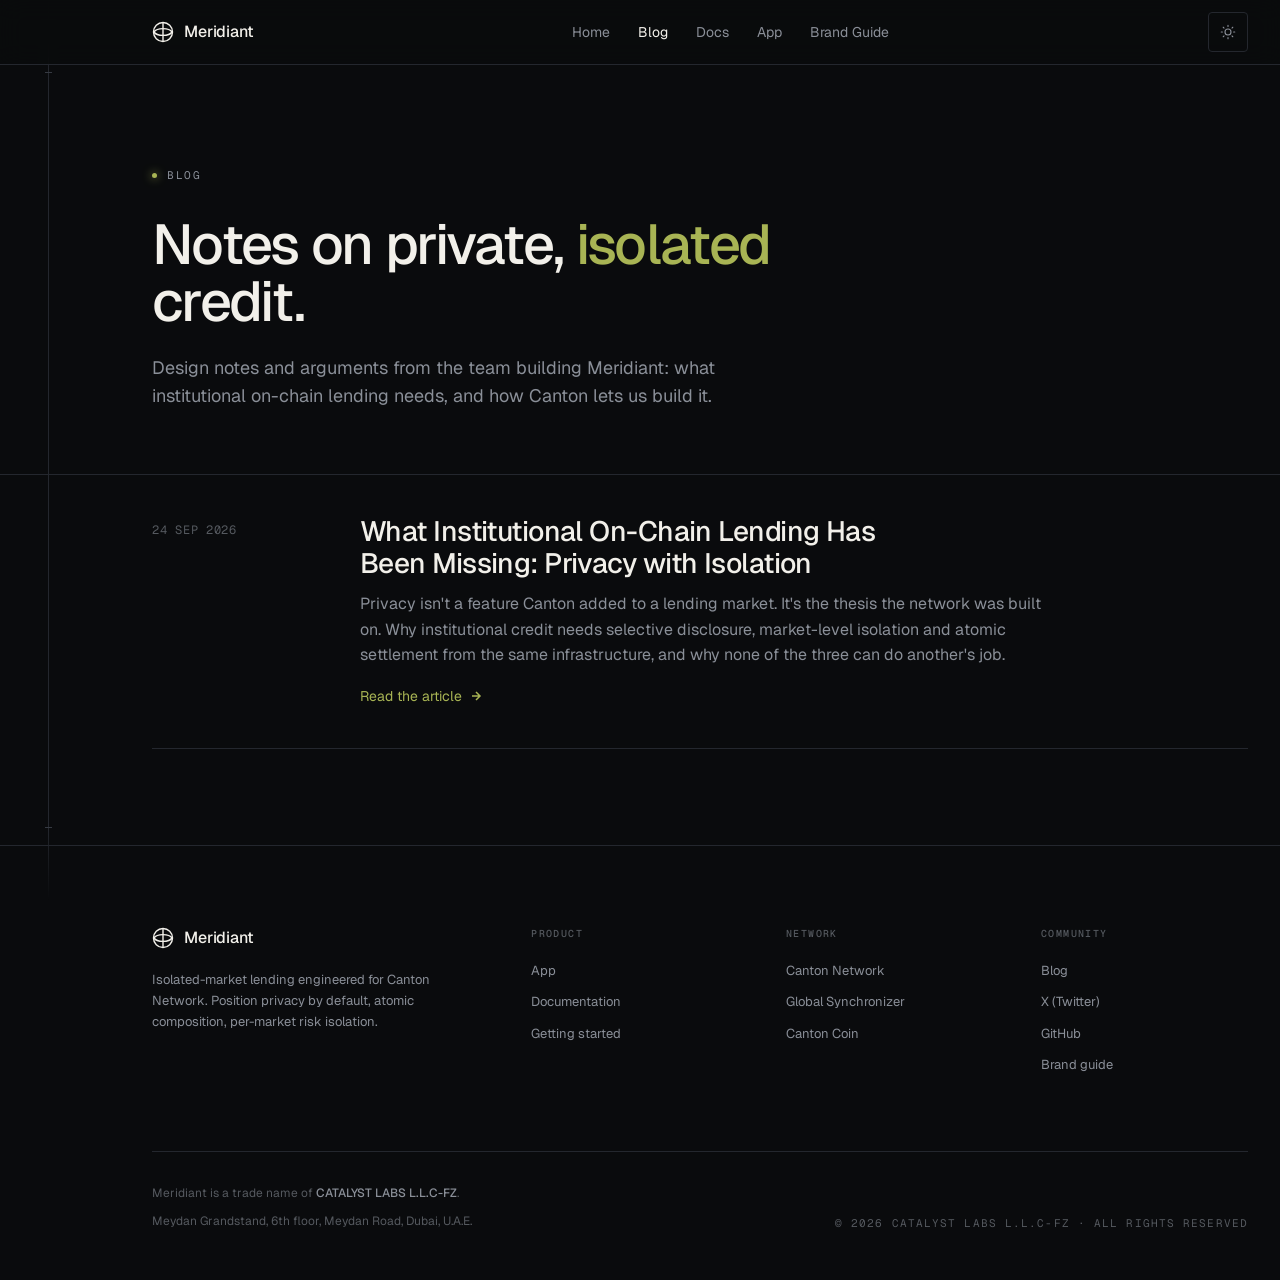
==== blog/index.html @ ec170e38 "Add /blog with the first article, an RSS feed, and Blog links. - New blog index at /blog/ and the fi" ====
<!DOCTYPE html>
<html lang="en" data-theme="dark">
<head>
<meta charset="utf-8">
<meta name="viewport" content="width=device-width, initial-scale=1">
<meta name="color-scheme" content="dark light">
<title>Blog — Meridiant</title>
<meta name="description" content="Writing from Meridiant on private, isolated-market lending for Canton Network: design notes, market structure, and what institutional on-chain credit needs.">
<link rel="canonical" href="https://meridiant.xyz/blog/">
<meta property="og:type" content="website">
<meta property="og:site_name" content="Meridiant">
<meta property="og:title" content="Blog — Meridiant">
<meta property="og:description" content="Writing from Meridiant on private, isolated-market lending for Canton Network.">
<meta property="og:url" content="https://meridiant.xyz/blog/">
<meta name="twitter:card" content="summary">
<meta name="twitter:site" content="@meridiantxyz">
<script type="application/ld+json">
{
  "@context": "https://schema.org",
  "@type": "Blog",
  "@id": "https://meridiant.xyz/blog/#blog",
  "url": "https://meridiant.xyz/blog/",
  "name": "Meridiant blog",
  "description": "Writing from Meridiant on private, isolated-market lending for Canton Network.",
  "publisher": { "@id": "https://meridiant.xyz/#organization" },
  "blogPost": [
    { "@type": "BlogPosting", "@id": "https://meridiant.xyz/blog/privacy-with-isolation/#post", "url": "https://meridiant.xyz/blog/privacy-with-isolation/", "headline": "What Institutional On-Chain Lending Has Been Missing: Privacy with Isolation", "datePublished": "2026-09-24" }
  ]
}
</script>
<script>
  (function() {
    try {
      var stored = localStorage.getItem("theme");
      document.documentElement.setAttribute("data-theme", stored === "light" ? "light" : "dark");
    } catch (e) {}
  })();
</script>
<link rel="icon" href="/assets/favicon.svg" type="image/svg+xml">
<link rel="alternate" type="application/rss+xml" title="Meridiant blog" href="/blog/feed.xml">
<link rel="preconnect" href="https://fonts.googleapis.com">
<link rel="preconnect" href="https://fonts.gstatic.com" crossorigin>
<link href="https://fonts.googleapis.com/css2?family=Geist:wght@400;500;600&family=Geist+Mono:wght@400;500&display=swap" rel="stylesheet">
<link rel="stylesheet" href="/blog/blog.css">
</head>
<body>
<!-- Meridian signature -->
<div class="meridian" aria-hidden="true"></div>

<nav class="top" aria-label="Primary">
  <div class="wrap">
    <a href="/" class="brand" aria-label="Meridiant home">
      <svg class="brand-mark" viewBox="0 0 22 22" fill="none" stroke="currentColor" stroke-width="1.4" aria-hidden="true">
        <circle cx="11" cy="11" r="9.5"/>
        <line x1="11" y1="1.5" x2="11" y2="20.5"/>
        <path d="M2 11 A9.5 5 0 0 0 20 11"/>
        <path d="M2 11 A9.5 5 0 0 1 20 11"/>
      </svg>
      Meridiant
    </a>
    <div class="nav-links" role="navigation">
      <a href="/">Home</a>
      <a href="/blog/" aria-current="page">Blog</a>
      <a href="https://docs.meridiant.xyz/" target="_blank" rel="noopener noreferrer" aria-label="Documentation">Docs</a>
      <a href="https://app.meridiant.xyz" target="_blank" rel="noopener noreferrer">App</a>
      <a href="/brand-guide" aria-label="Brand Guide">Brand Guide</a>
    </div>
    <button class="theme-toggle" id="themeToggle" type="button" aria-label="Switch to light mode" title="Switch to light mode">
      <svg class="icon-sun" viewBox="0 0 24 24" fill="none" stroke="currentColor" stroke-width="1.5" stroke-linecap="round" aria-hidden="true">
        <circle cx="12" cy="12" r="4"/>
        <path d="M12 3v1.5M12 19.5V21M3 12h1.5M19.5 12H21M5.64 5.64l1.06 1.06M17.3 17.3l1.06 1.06M5.64 18.36l1.06-1.06M17.3 6.7l1.06-1.06"/>
      </svg>
      <svg class="icon-moon" viewBox="0 0 24 24" fill="none" stroke="currentColor" stroke-width="1.5" stroke-linecap="round" aria-hidden="true">
        <path d="M15.5 4.2A8 8 0 1 0 19.8 15.5 6.5 6.5 0 0 1 15.5 4.2z"/>
      </svg>
    </button>
  </div>
</nav>

<header class="page-head">
  <div class="wrap">
    <div class="eyebrow"><span class="dot"></span>Blog</div>
    <h1>Notes on private, <em class="accent">isolated</em> credit.</h1>
    <p class="sub">Design notes and arguments from the team building Meridiant: what institutional on-chain lending needs, and how Canton lets us build it.</p>
  </div>
</header>

<main class="post-list">
  <div class="wrap">
    <article class="post-item">
      <time class="date" datetime="2026-09-24">24 SEP 2026</time>
      <div>
        <h2><a href="/blog/privacy-with-isolation/">What Institutional On-Chain Lending Has Been Missing: Privacy with Isolation</a></h2>
        <p>Privacy isn't a feature Canton added to a lending market. It's the thesis the network was built on. Why institutional credit needs selective disclosure, market-level isolation and atomic settlement from the same infrastructure, and why none of the three can do another's job.</p>
        <a class="more" href="/blog/privacy-with-isolation/">Read the article <svg class="btn-arrow" viewBox="0 0 12 12" aria-hidden="true"><path d="M2 6h8M6 2l4 4-4 4"/></svg></a>
      </div>
    </article>
  </div>
</main>

<footer>
  <div class="wrap">
    <div class="footer-grid">
      <div class="footer-brand">
        <a href="/" class="brand" aria-label="Meridiant home">
          <svg class="brand-mark" viewBox="0 0 22 22" fill="none" stroke="currentColor" stroke-width="1.4" aria-hidden="true">
            <circle cx="11" cy="11" r="9.5"/>
            <line x1="11" y1="1.5" x2="11" y2="20.5"/>
            <path d="M2 11 A9.5 5 0 0 0 20 11"/>
            <path d="M2 11 A9.5 5 0 0 1 20 11"/>
          </svg>
          Meridiant
        </a>
        <p>Isolated-market lending engineered for Canton Network. Position privacy by default, atomic composition, per-market risk isolation.</p>
      </div>
      <div class="footer-col">
        <h5>Product</h5>
        <a href="https://app.meridiant.xyz" target="_blank" rel="noopener noreferrer">App</a>
        <a href="https://docs.meridiant.xyz/" target="_blank" rel="noopener noreferrer">Documentation</a>
        <a href="https://docs.meridiant.xyz/docs/getting-started" target="_blank" rel="noopener noreferrer">Getting started</a>
      </div>
      <div class="footer-col">
        <h5>Network</h5>
        <a href="https://www.canton.network/" target="_blank" rel="noopener noreferrer">Canton Network</a>
        <a href="https://www.canton.network/global-synchronizer" target="_blank" rel="noopener noreferrer">Global Synchronizer</a>
        <a href="https://docs.sync.global/" target="_blank" rel="noopener noreferrer">Canton Coin</a>
      </div>
      <div class="footer-col">
        <h5>Community</h5>
        <a href="/blog/">Blog</a>
        <a href="https://x.com/meridiantxyz" target="_blank" rel="noopener noreferrer">X (Twitter)</a>
        <a href="https://github.com/Meridiant-xyz" target="_blank" rel="noopener noreferrer">GitHub</a>
        <a href="/brand-guide">Brand guide</a>
      </div>
    </div>
    <div class="footer-meta">
      <div class="footer-legal">
        <p>Meridiant is a trade name of <span class="entity">CATALYST LABS L.L.C-FZ</span>.</p>
        <p>Meydan Grandstand, 6th floor, Meydan Road, Dubai, U.A.E.</p>
      </div>
      <span class="footer-copy">© 2026 Catalyst Labs L.L.C-FZ · All rights reserved</span>
    </div>
  </div>
</footer>
<script src="/blog/blog.js"></script>
</body>
</html>
---- blog/blog.css ----
/* Meridiant blog — shared styles. Tokens, nav, footer and buttons mirror index.html. */
:root {
  --bg: #0A0B0D;
  --surface: #121418;
  --surface-2: #1A1D22;
  --line: #24272E;
  --line-strong: #363A42;
  --text: #F2F0EA;
  --text-2: #8A8F98;
  --text-3: #55595F;
  --signal: #A8B454;
  --signal-text: #A8B454;
  --signal-dim: #5A6B2A;
  --signal-hover: #C2CE7A;
  --on-signal: #0A0B0D;
  --sans: "Geist", ui-sans-serif, system-ui, -apple-system, "Segoe UI", sans-serif;
  --mono: "Geist Mono", ui-monospace, "SF Mono", Menlo, Consolas, monospace;
  color-scheme: dark;
}
html[data-theme="light"] {
  --bg: #F6F6F4;
  --surface: #FFFFFF;
  --surface-2: #EFEFEA;
  --line: #E2E2DE;
  --line-strong: #C8C8C0;
  --text: #16181E;
  --text-2: #3D424C;
  --text-3: #8A8F99;
  --signal: #A8B454;
  --signal-text: #5F7A2E;
  --signal-dim: #C7CBB8;
  --signal-hover: #97A348;
  --on-signal: #16181E;
  color-scheme: light;
}

* { box-sizing: border-box; }
html { scroll-behavior: smooth; }
body {
  margin: 0;
  background: var(--bg);
  color: var(--text);
  font-family: var(--sans);
  font-size: 16px;
  line-height: 1.5;
  -webkit-font-smoothing: antialiased;
  text-rendering: optimizeLegibility;
  overflow-x: hidden;
}
::selection { background: var(--signal); color: var(--on-signal); }
a { color: inherit; text-decoration: none; }

.micro {
  font-family: var(--mono);
  font-size: 11px;
  letter-spacing: 0.12em;
  text-transform: uppercase;
  color: var(--text-2);
  font-weight: 500;
}
.wrap {
  max-width: 1280px;
  margin: 0 auto;
  padding: 0 32px;
  position: relative;
}
@media (min-width: 1101px) { .wrap { padding-left: 152px; } }

/* ---------- Meridian hairline (no section labels on blog pages) ---------- */
.meridian {
  position: fixed;
  top: 0; bottom: 0;
  left: 48px;
  width: 1px;
  background: linear-gradient(to bottom, transparent 0, var(--line) 8%, var(--line) 92%, transparent 100%);
  pointer-events: none;
  z-index: 1;
}
.meridian::before, .meridian::after {
  content: "";
  position: absolute;
  left: -3px;
  width: 7px; height: 1px;
  background: var(--line-strong);
}
.meridian::before { top: 8%; }
.meridian::after { bottom: 8%; }
@media (max-width: 1100px) { .meridian { display: none; } }

/* ---------- Nav ---------- */
nav.top {
  position: sticky;
  top: 0;
  z-index: 10;
  background: var(--bg);
  background: color-mix(in srgb, var(--bg) 82%, transparent);
  backdrop-filter: saturate(140%) blur(12px);
  -webkit-backdrop-filter: saturate(140%) blur(12px);
  border-bottom: 1px solid var(--line);
}
nav.top .wrap {
  height: 64px;
  display: flex;
  align-items: center;
  justify-content: space-between;
}
.brand {
  display: flex;
  align-items: center;
  gap: 10px;
  font-weight: 500;
  letter-spacing: -0.01em;
}
.brand-mark { width: 22px; height: 22px; display: block; }
.nav-links { display: flex; align-items: center; gap: 28px; }
.nav-links a { font-size: 14px; color: var(--text-2); transition: color 150ms ease; }
.nav-links a:hover, .nav-links a[aria-current="page"] { color: var(--text); }

.theme-toggle {
  display: inline-flex;
  align-items: center;
  justify-content: center;
  width: 40px; height: 40px;
  padding: 0;
  background: transparent;
  border: 1px solid var(--line);
  border-radius: 4px;
  color: var(--text-2);
  cursor: pointer;
  flex-shrink: 0;
  transition: color 150ms ease, border-color 150ms ease;
}
.theme-toggle:hover { color: var(--text); border-color: var(--line-strong); }
.theme-toggle svg { width: 18px; height: 18px; display: block; }
.theme-toggle .icon-moon { display: none; }
html[data-theme="light"] .theme-toggle .icon-sun { display: none; }
html[data-theme="light"] .theme-toggle .icon-moon { display: block; }

/* ---------- Buttons ---------- */
.btn {
  display: inline-flex;
  align-items: center;
  gap: 8px;
  height: 40px;
  padding: 0 16px;
  font-family: var(--sans);
  font-size: 14px;
  font-weight: 500;
  letter-spacing: -0.005em;
  border-radius: 4px;
  border: 1px solid transparent;
  cursor: pointer;
  transition: border-color 150ms ease, background 150ms ease, color 150ms ease;
}
.btn-primary { background: var(--signal); color: var(--on-signal); }
.btn-primary:hover { background: var(--signal-hover); }
.btn-secondary { background: transparent; color: var(--text); border-color: var(--line-strong); }
.btn-secondary:hover { border-color: var(--text-2); }
.btn-arrow { width: 12px; height: 12px; stroke: currentColor; stroke-width: 1.5; fill: none; }

/* ---------- Page header ---------- */
.page-head { padding: 96px 0 64px; }
.eyebrow {
  display: inline-flex;
  align-items: center;
  gap: 10px;
  margin-bottom: 32px;
  font-family: var(--mono);
  font-size: 11px;
  letter-spacing: 0.14em;
  text-transform: uppercase;
  color: var(--text-2);
}
.eyebrow .dot {
  width: 5px; height: 5px;
  border-radius: 50%;
  background: var(--signal);
  box-shadow: 0 0 10px var(--signal);
}
.page-head h1 {
  font-size: 56px;
  line-height: 1.02;
  letter-spacing: -0.03em;
  font-weight: 500;
  margin: 0 0 24px;
  max-width: 18ch;
}
.page-head h1 .accent { color: var(--signal-text); font-style: normal; }
.page-head .sub {
  font-size: 18px;
  line-height: 1.55;
  color: var(--text-2);
  max-width: 52ch;
  margin: 0;
}

/* ---------- Post list ---------- */
.post-list { border-top: 1px solid var(--line); padding-bottom: 96px; }
.post-item {
  display: grid;
  grid-template-columns: 160px 1fr;
  gap: 48px;
  padding: 40px 0;
  border-bottom: 1px solid var(--line);
  align-items: start;
}
.post-item .date {
  font-family: var(--mono);
  font-size: 12px;
  letter-spacing: 0.06em;
  color: var(--text-3);
  padding-top: 6px;
}
.post-item h2 {
  font-size: 28px;
  line-height: 1.15;
  letter-spacing: -0.02em;
  font-weight: 500;
  margin: 0 0 12px;
  max-width: 28ch;
}
.post-item h2 a { transition: color 150ms ease; }
.post-item h2 a:hover { color: var(--signal-text); }
.post-item p {
  font-size: 16px;
  line-height: 1.6;
  color: var(--text-2);
  margin: 0 0 16px;
  max-width: 62ch;
}
.post-item .more {
  display: inline-flex;
  align-items: center;
  gap: 8px;
  font-size: 14px;
  color: var(--signal-text);
}
.post-item .more:hover { color: var(--signal-hover); }

/* ---------- Article ---------- */
.article-head { padding: 96px 0 48px; border-bottom: 1px solid var(--line); }
.article-head h1 {
  font-size: 48px;
  line-height: 1.05;
  letter-spacing: -0.03em;
  font-weight: 500;
  margin: 0 0 24px;
  max-width: 22ch;
}
.article-head .standfirst {
  font-size: 20px;
  line-height: 1.5;
  color: var(--text-2);
  max-width: 56ch;
  margin: 0 0 32px;
}
.article-meta {
  display: flex;
  flex-wrap: wrap;
  gap: 12px 32px;
  font-family: var(--mono);
  font-size: 12px;
  letter-spacing: 0.06em;
  color: var(--text-3);
}
.article-meta a { color: var(--text-2); border-bottom: 1px solid var(--line-strong); }
.article-meta a:hover { color: var(--text); border-bottom-color: var(--signal); }

.article { padding: 64px 0 96px; }
.article .body { max-width: 66ch; }
.article p { font-size: 18px; line-height: 1.65; color: var(--text); margin: 0 0 24px; }
.article p.lede { font-size: 22px; line-height: 1.5; color: var(--text); }
.article h2 {
  font-size: 28px;
  line-height: 1.2;
  letter-spacing: -0.02em;
  font-weight: 500;
  margin: 56px 0 20px;
  padding-top: 24px;
  border-top: 1px solid var(--line);
}
.article h2 .idx {
  display: block;
  font-family: var(--mono);
  font-size: 12px;
  letter-spacing: 0.08em;
  color: var(--signal-text);
  margin-bottom: 10px;
  font-weight: 400;
}
.article ul, .article ol { padding-left: 1.3em; margin: 0 0 24px; }
.article li { font-size: 18px; line-height: 1.6; margin-bottom: 12px; }
.article li strong { font-weight: 500; }
.article a.src {
  color: inherit;
  text-decoration: underline;
  text-decoration-color: var(--line-strong);
  text-underline-offset: 3px;
  text-decoration-thickness: 1px;
}
.article a.src:hover { text-decoration-color: var(--signal); }
.article .callout {
  margin: 32px 0;
  padding: 24px 28px;
  border: 1px solid var(--line);
  background: var(--surface);
  border-left: 2px solid var(--signal);
}
.article .callout p { font-size: 17px; margin: 0; }
.article .callout p + p { margin-top: 12px; }
.article .mechanics {
  margin: 32px 0;
  padding: 28px;
  border: 1px solid var(--line);
  background: var(--surface);
}
.article .mechanics .micro { display: block; margin-bottom: 16px; }
.article .mechanics ol { margin: 0; padding-left: 0; list-style: none; counter-reset: step; }
.article .mechanics li {
  position: relative;
  padding-left: 40px;
  font-size: 16px;
  line-height: 1.55;
  color: var(--text);
  margin-bottom: 12px;
}
.article .mechanics li::before {
  counter-increment: step;
  content: counter(step, decimal-leading-zero);
  position: absolute;
  left: 0; top: 2px;
  font-family: var(--mono);
  font-size: 12px;
  color: var(--signal-text);
  letter-spacing: 0.06em;
}
.article .mechanics .or {
  display: block;
  margin: 6px 0;
  font-family: var(--mono);
  font-size: 11px;
  letter-spacing: 0.14em;
  text-transform: uppercase;
  color: var(--text-3);
}
.article .closer p { font-size: 22px; line-height: 1.4; margin-bottom: 8px; font-weight: 500; }
.article .closer p + p { color: var(--signal-text); }
.article .coda {
  margin-top: 48px;
  padding-top: 24px;
  border-top: 1px solid var(--line);
}
.article .coda p { font-size: 15px; color: var(--text-2); margin-bottom: 16px; }
.article .sources { margin-top: 40px; }
.article .sources .micro { display: block; margin-bottom: 14px; }
.article .sources ul { list-style: none; padding: 0; margin: 0; }
.article .sources li {
  font-size: 14px;
  line-height: 1.55;
  color: var(--text-2);
  margin-bottom: 8px;
  padding-left: 16px;
  position: relative;
}
.article .sources li::before { content: "·"; position: absolute; left: 0; color: var(--text-3); }
.article .sources a { color: var(--text-2); border-bottom: 1px solid var(--line-strong); }
.article .sources a:hover { color: var(--text); border-bottom-color: var(--signal); }
.article-foot {
  margin-top: 48px;
  display: flex;
  gap: 12px;
  flex-wrap: wrap;
}

/* ---------- Footer ---------- */
footer { padding: 80px 0 48px; border-top: 1px solid var(--line); }
.footer-grid {
  display: grid;
  grid-template-columns: 1.6fr repeat(3, 1fr);
  gap: 48px;
  padding-bottom: 64px;
  border-bottom: 1px solid var(--line);
}
.footer-brand p { font-size: 13px; line-height: 1.6; color: var(--text-2); margin: 20px 0 0; max-width: 34ch; }
.footer-col h5 {
  font-family: var(--mono);
  font-size: 10px;
  letter-spacing: 0.14em;
  text-transform: uppercase;
  color: var(--text-3);
  font-weight: 500;
  margin: 0 0 20px;
}
.footer-col a { display: block; font-size: 13px; color: var(--text-2); margin-bottom: 12px; transition: color 150ms ease; }
.footer-col a:hover { color: var(--text); }
.footer-meta { display: flex; justify-content: space-between; align-items: flex-end; gap: 32px; padding-top: 32px; flex-wrap: wrap; }
.footer-legal { max-width: 52ch; }
.footer-legal p { margin: 0; font-size: 12px; line-height: 1.65; color: var(--text-3); }
.footer-legal p + p { margin-top: 8px; }
.footer-legal .entity { color: var(--text-2); font-weight: 500; }
.footer-copy { font-family: var(--mono); font-size: 11px; letter-spacing: 0.1em; color: var(--text-3); text-transform: uppercase; white-space: nowrap; }

/* ---------- Responsive ---------- */
@media (max-width: 900px) {
  .wrap { padding: 0 20px; }
  .page-head, .article-head { padding: 56px 0 40px; }
  .page-head h1 { font-size: 40px; }
  .article-head h1 { font-size: 34px; }
  .article-head .standfirst { font-size: 18px; }
  .post-item { grid-template-columns: 1fr; gap: 12px; padding: 32px 0; }
  .post-item h2 { font-size: 24px; }
  .article p, .article li { font-size: 17px; }
  .article p.lede { font-size: 19px; }
  .footer-grid { grid-template-columns: 1fr 1fr; gap: 32px; }
  .footer-meta { align-items: flex-start; flex-direction: column; gap: 20px; }
  .nav-links { display: none; }
}
@media (max-width: 520px) {
  .footer-grid { grid-template-columns: 1fr; }
  .page-head h1 { font-size: 34px; }
  .article-head h1 { font-size: 30px; }
}
@media (prefers-reduced-motion: reduce) {
  * { animation: none !important; transition: none !important; }
  html { scroll-behavior: auto; }
}
a:focus-visible, button:focus-visible, .btn:focus-visible {
  outline: 2px solid var(--signal);
  outline-offset: 3px;
  border-radius: 4px;
}
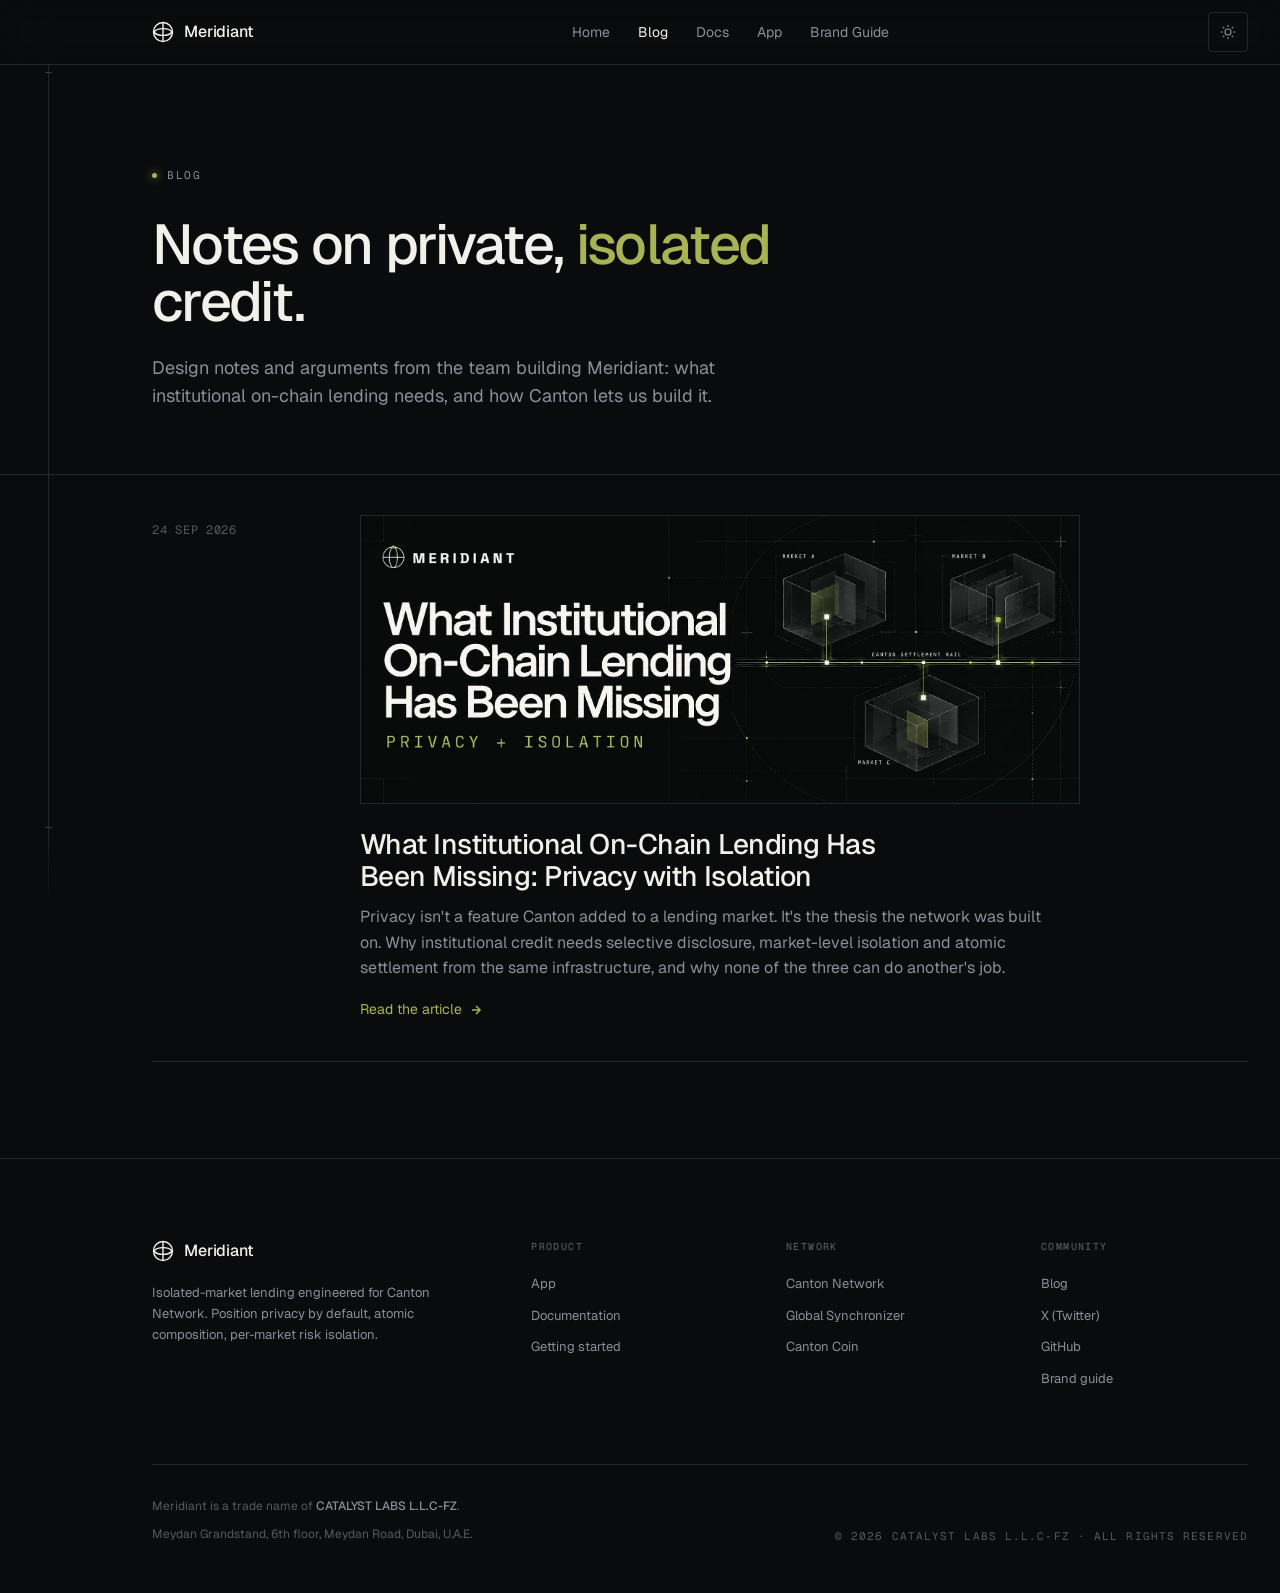
==== commit 8417e49e: "Add the banner image to the first blog post. - banner.webp sits in the post folder and renders full-" ====
--- a/blog/index.html
+++ b/blog/index.html
@@ -12,7 +12,9 @@
 <meta property="og:title" content="Blog — Meridiant">
 <meta property="og:description" content="Writing from Meridiant on private, isolated-market lending for Canton Network.">
 <meta property="og:url" content="https://meridiant.xyz/blog/">
-<meta name="twitter:card" content="summary">
+<meta property="og:image" content="https://meridiant.xyz/blog/privacy-with-isolation/banner.webp">
+<meta name="twitter:card" content="summary_large_image">
+<meta name="twitter:image" content="https://meridiant.xyz/blog/privacy-with-isolation/banner.webp">
 <meta name="twitter:site" content="@meridiantxyz">
 <script type="application/ld+json">
 {
@@ -24,7 +26,7 @@
   "description": "Writing from Meridiant on private, isolated-market lending for Canton Network.",
   "publisher": { "@id": "https://meridiant.xyz/#organization" },
   "blogPost": [
-    { "@type": "BlogPosting", "@id": "https://meridiant.xyz/blog/privacy-with-isolation/#post", "url": "https://meridiant.xyz/blog/privacy-with-isolation/", "headline": "What Institutional On-Chain Lending Has Been Missing: Privacy with Isolation", "datePublished": "2026-09-24" }
+    { "@type": "BlogPosting", "@id": "https://meridiant.xyz/blog/privacy-with-isolation/#post", "url": "https://meridiant.xyz/blog/privacy-with-isolation/", "headline": "What Institutional On-Chain Lending Has Been Missing: Privacy with Isolation", "datePublished": "2026-09-24", "image": "https://meridiant.xyz/blog/privacy-with-isolation/banner.webp" }
   ]
 }
 </script>
@@ -90,6 +92,7 @@
     <article class="post-item">
       <time class="date" datetime="2026-09-24">24 SEP 2026</time>
       <div>
+        <a class="post-thumb" href="/blog/privacy-with-isolation/" tabindex="-1" aria-hidden="true"><img src="/blog/privacy-with-isolation/banner.webp" width="1983" height="793" alt="" loading="lazy"></a>
         <h2><a href="/blog/privacy-with-isolation/">What Institutional On-Chain Lending Has Been Missing: Privacy with Isolation</a></h2>
         <p>Privacy isn't a feature Canton added to a lending market. It's the thesis the network was built on. Why institutional credit needs selective disclosure, market-level isolation and atomic settlement from the same infrastructure, and why none of the three can do another's job.</p>
         <a class="more" href="/blog/privacy-with-isolation/">Read the article <svg class="btn-arrow" viewBox="0 0 12 12" aria-hidden="true"><path d="M2 6h8M6 2l4 4-4 4"/></svg></a>
--- a/blog/blog.css
+++ b/blog/blog.css
@@ -237,6 +237,25 @@
 }
 .post-item .more:hover { color: var(--signal-hover); }
 
+/* ---------- Banner + thumbnails ---------- */
+.article .banner {
+  margin: 0 0 56px;
+  border: 1px solid var(--line);
+  background: #0A0B0D;
+  overflow: hidden;
+}
+.article .banner img { display: block; width: 100%; height: auto; }
+.post-thumb {
+  display: block;
+  margin: 0 0 24px;
+  border: 1px solid var(--line);
+  background: #0A0B0D;
+  overflow: hidden;
+  max-width: 720px;
+}
+.post-thumb img { display: block; width: 100%; height: auto; transition: opacity 150ms ease; }
+.post-thumb:hover img { opacity: 0.9; }
+
 /* ---------- Article ---------- */
 .article-head { padding: 96px 0 48px; border-bottom: 1px solid var(--line); }
 .article-head h1 {
@@ -411,6 +430,7 @@
   .post-item h2 { font-size: 24px; }
   .article p, .article li { font-size: 17px; }
   .article p.lede { font-size: 19px; }
+  .article .banner { margin-bottom: 40px; }
   .footer-grid { grid-template-columns: 1fr 1fr; gap: 32px; }
   .footer-meta { align-items: flex-start; flex-direction: column; gap: 20px; }
   .nav-links { display: none; }
